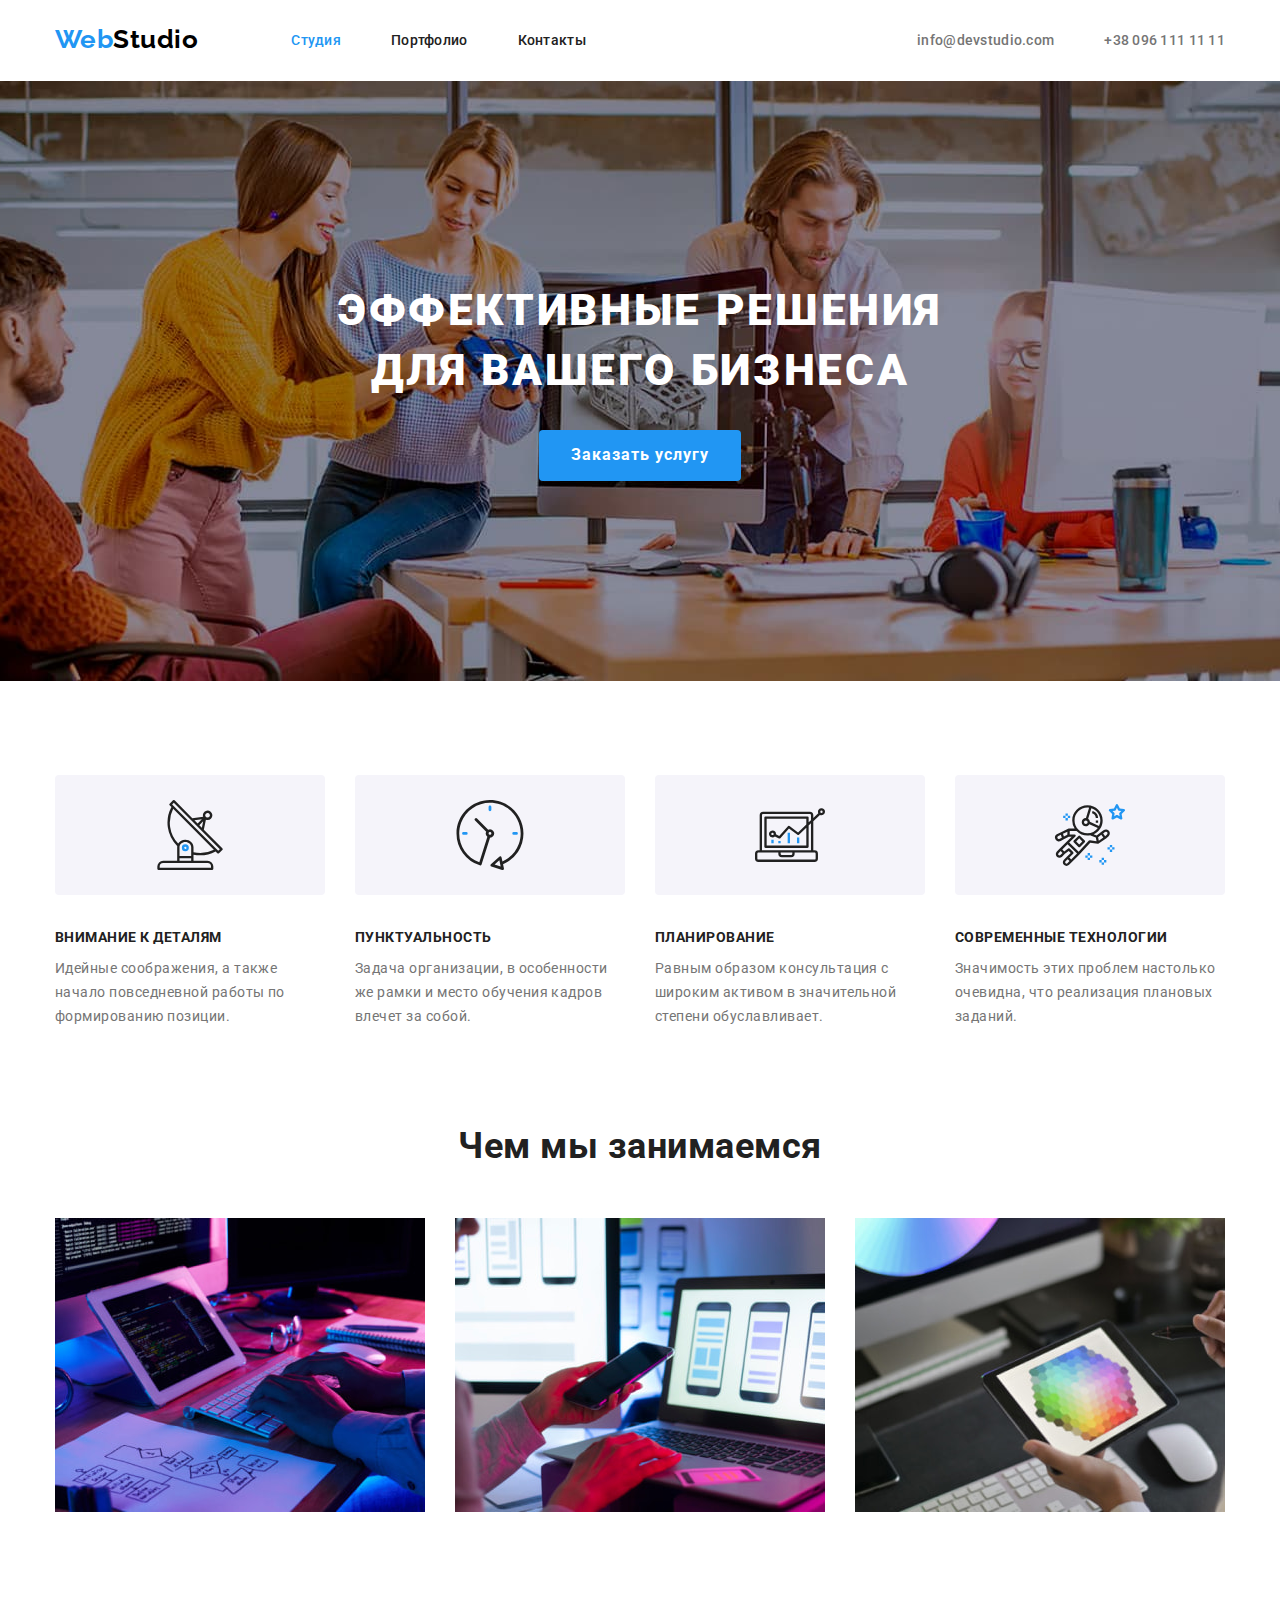
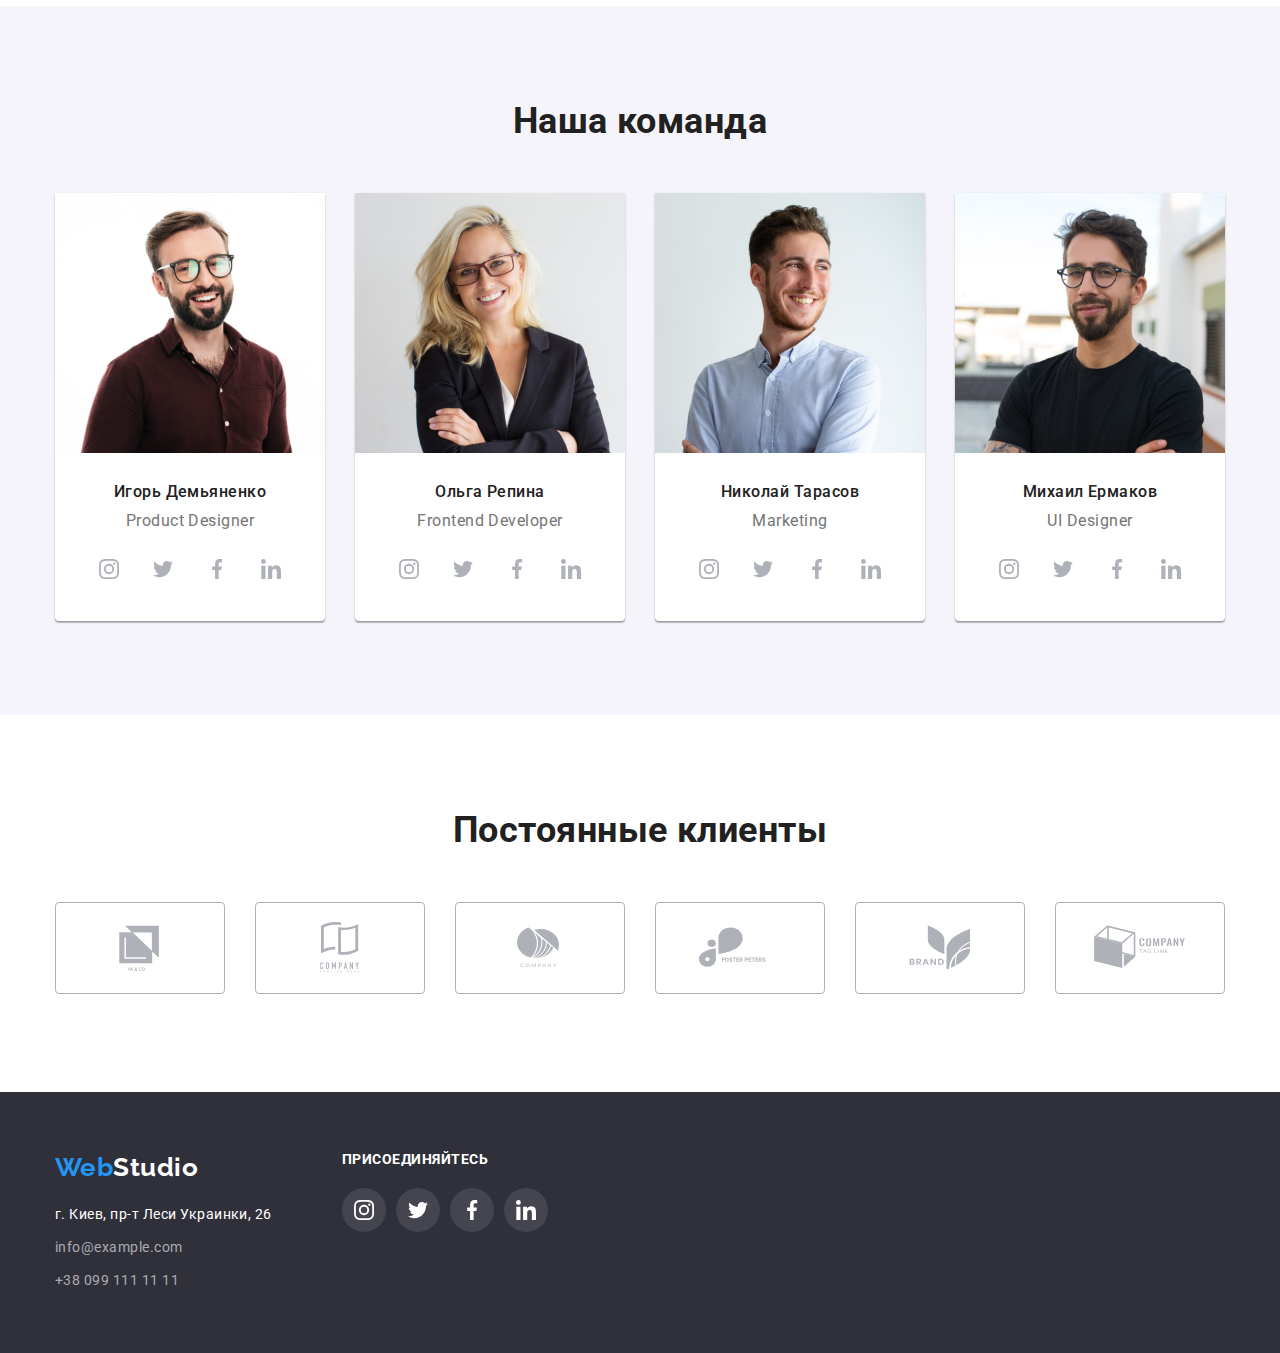
==== index.html @ 2755b038 "index page" ====
<!DOCTYPE html>
<html lang="ru">
  <head>
    <meta charset="UTF-8" />
    <meta http-equiv="X-UA-Compatible" content="IE=edge" />
    <meta name="viewport" content="width=device-width, initial-scale=1.0" />
    <title>WebStudio</title>
    <link rel="preconnect" href="https://fonts.googleapis.com" />
    <link rel="preconnect" href="https://fonts.gstatic.com" crossorigin />
    <link
      href="https://fonts.googleapis.com/css2?family=Raleway:wght@700&family=Roboto:wght@400;500;700;900&display=swap"
      rel="stylesheet"
    />
    <link
      rel="stylesheet"
      href="https://cdn.jsdelivr.net/npm/modern-normalize@1.1.0/modern-normalize.min.css"
    />
    <link rel="stylesheet" href="./css/styles.css" />
  </head>
  <body>
    <header class="header">
      <div class="container container-header">
        <nav class="nav">
          <a lang="en" href="./index.html" class="logo"
            >Web<span class="logo-studio">Studio</span></a
          >
          <ul class="site-nav list">
            <li class="site-nav-item">
              <a href="./index.html" class="link current">Студия</a>
            </li>
            <li class="site-nav-item">
              <a href="./portfolio.html" class="link">Портфолио</a>
            </li>
            <li class="site-nav-item"><a href="" class="link">Контакты</a></li>
          </ul>
        </nav>
        <ul class="contacts-list list">
          <li class="contacts-item">
            <a href="mailto:info@devstudio.com" class="contacts-link"
              >info@devstudio.com</a
            >
          </li>
          <li class="contacts-item">
            <a href="tel:380961111111" class="contacts-link"
              >+38 096 111 11 11</a
            >
          </li>
        </ul>
      </div>
    </header>
    <main>
      <!-- Hero -->
      <section class="hero">
        <div class="container">
          <h1 class="hero-title">Эффективные решения для вашего бизнеса</h1>
          <button type="button" class="button hero-button">
            Заказать услугу
          </button>
        </div>
      </section>
      <!-- features -->
      <section class="features">
        <div class="container">
          <h2 class="visually-hidden">Особенности</h2>
          <ul class="future-list list">
            <li class="future-list-item">
              <svg class="future-list-icon">
                <use href="./images/symbol-defs.svg#antenna"></use>
              </svg>
              <h3 class="title">Внимание к деталям</h3>
              <p class="future-list-text">
                Идейные соображения, а также начало повседневной работы по
                формированию позиции.
              </p>
            </li>
            <li class="future-list-item">
              <svg class="future-list-icon">
                <use href="./images/symbol-defs.svg#clock"></use>
              </svg>
              <h3 class="title">Пунктуальность</h3>
              <p class="future-list-text">
                Задача организации, в особенности же рамки и место обучения
                кадров влечет за собой.
              </p>
            </li>
            <li class="future-list-item">
              <svg class="future-list-icon">
                <use href="./images/symbol-defs.svg#diagram"></use>
              </svg>
              <h3 class="title">Планирование</h3>
              <p class="future-list-text">
                Равным образом консультация с широким активом в значительной
                степени обуславливает.
              </p>
            </li>
            <li class="future-list-item">
              <svg class="future-list-icon">
                <use href="./images/symbol-defs.svg#astronaut"></use>
              </svg>
              <h3 class="title">Современные технологии</h3>
              <p class="future-list-text">
                Значимость этих проблем настолько очевидна, что реализация
                плановых заданий.
              </p>
            </li>
          </ul>
        </div>
      </section>
      <!-- what we do -->
      <section class="we">
        <div class="container">
          <h2 class="we-title">Чем мы занимаемся</h2>
          <ul class="we-list list">
            <li class="we-list-item">
              <img
                class="no-gap"
                width="370"
                src="./images/box1.jpg"
                alt="рабочий стол руки на клавиатуре"
              />
            </li>
            <li class="we-list-item">
              <img
                class="no-gap"
                width="370"
                src="./images/box2.jpg"
                alt="ноутбук на столе и рука на нем"
              />
            </li>
            <li class="we-list-item">
              <img
                class="no-gap"
                width="370"
                src="./images/box3.jpg"
                alt="рука держит планшет"
              />
            </li>
          </ul>
        </div>
      </section>

      <!-- team -->
      <section class="team">
        <div class="container">
          <h2 class="team-title">Наша команда</h2>
          <ul class="team-list list">
            <li class="team-list-item">
              <img
                class="no-gap"
                width="270"
                src="./images/employee01.jpg"
                alt="мужчина"
              />
              <div class="team-member">
                <h3 class="team-list-title">Игорь Демьяненко</h3>
                <p lang="en" class="team-position">Product Designer</p>
              </div>
              <div class="social">
                <a href="https://www.instagram.com/" class="social-bg">
                  <svg class="social-icon" width="44" height="44">
                    <use href="./images/symbol-defs.svg#instagram"></use>
                  </svg>
                </a>
                <a href="https://twitter.com/" class="social-bg"
                  ><svg class="social-icon" width="44" height="44">
                    <use href="./images/symbol-defs.svg#twitter"></use></svg
                ></a>
                <a href="https://www.facebook.com/" class="social-bg"
                  ><svg class="social-icon" width="44" height="44">
                    <use href="./images/symbol-defs.svg#facebook"></use></svg
                ></a>
                <a href="https://www.linkedin.com/" class="social-bg"
                  ><svg class="social-icon" width="44" height="44">
                    <use href="./images/symbol-defs.svg#linkedin"></use></svg
                ></a>
              </div>
            </li>
            <li class="team-list-item">
              <img
                class="no-gap"
                width="270"
                src="./images/employee02.jpg"
                alt="женщина"
              />
              <div class="team-member">
                <h3 class="team-list-title">Ольга Репина</h3>
                <p lang="en" class="team-position">Frontend Developer</p>
              </div>
              <div class="social">
                <a href="https://www.instagram.com/" class="social-bg">
                  <svg class="social-icon" width="44" height="44">
                    <use href="./images/symbol-defs.svg#instagram"></use>
                  </svg>
                </a>
                <a href="https://twitter.com/" class="social-bg"
                  ><svg class="social-icon" width="44" height="44">
                    <use href="./images/symbol-defs.svg#twitter"></use></svg
                ></a>
                <a href="https://www.facebook.com/" class="social-bg"
                  ><svg class="social-icon" width="44" height="44">
                    <use href="./images/symbol-defs.svg#facebook"></use></svg
                ></a>
                <a href="https://www.linkedin.com/" class="social-bg"
                  ><svg class="social-icon" width="44" height="44">
                    <use href="./images/symbol-defs.svg#linkedin"></use></svg
                ></a>
              </div>
            </li>
            <li class="team-list-item">
              <img
                class="no-gap"
                width="270"
                src="./images/employee03.jpg"
                alt="мужчина"
              />
              <div class="team-member">
                <h3 class="team-list-title">Николай Тарасов</h3>
                <p lang="en" class="team-position">Marketing</p>
              </div>
              <div class="social">
                <a href="https://www.instagram.com/" class="social-bg">
                  <svg class="social-icon" width="44" height="44">
                    <use href="./images/symbol-defs.svg#instagram"></use>
                  </svg>
                </a>
                <a href="https://twitter.com/" class="social-bg"
                  ><svg class="social-icon" width="44" height="44">
                    <use href="./images/symbol-defs.svg#twitter"></use></svg
                ></a>
                <a href="https://www.facebook.com/" class="social-bg"
                  ><svg class="social-icon" width="44" height="44">
                    <use href="./images/symbol-defs.svg#facebook"></use></svg
                ></a>
                <a href="https://www.linkedin.com/" class="social-bg"
                  ><svg class="social-icon" width="44" height="44">
                    <use href="./images/symbol-defs.svg#linkedin"></use></svg
                ></a>
              </div>
            </li>
            <li class="team-list-item">
              <img
                class="no-gap"
                width="270"
                src="./images/employee04.jpg"
                alt="мужчина"
              />
              <div class="team-member">
                <h3 class="team-list-title">Михаил Ермаков</h3>
                <p lang="en" class="team-position">UI Designer</p>
              </div>
              <div class="social">
                <a href="https://www.instagram.com/" class="social-bg">
                  <svg class="social-icon" width="44" height="44">
                    <use href="./images/symbol-defs.svg#instagram"></use>
                  </svg>
                </a>
                <a href="https://twitter.com/" class="social-bg"
                  ><svg class="social-icon" width="44" height="44">
                    <use href="./images/symbol-defs.svg#twitter"></use></svg
                ></a>
                <a href="https://www.facebook.com/" class="social-bg"
                  ><svg class="social-icon" width="44" height="44">
                    <use href="./images/symbol-defs.svg#facebook"></use></svg
                ></a>
                <a href="https://www.linkedin.com/" class="social-bg"
                  ><svg class="social-icon" width="44" height="44">
                    <use href="./images/symbol-defs.svg#linkedin"></use></svg
                ></a>
              </div>
            </li>
          </ul>
        </div>
      </section>
      <!-- clients -->
      <section class="clients">
        <div class="container">
          <h2 class="clents-title">Постоянные клиенты</h2>

          <ul class="clients-list list">
            <li class="client-item">
              <svg class="client-icon" width="170" height="92">
                <use href="./images/symbol-defs.svg#logo1"></use>
              </svg>
            </li>
            <li class="client-item">
              <svg class="client-icon" width="170" height="92">
                <use href="./images/symbol-defs.svg#logo2"></use>
              </svg>
            </li>
            <li class="client-item">
              <svg class="client-icon" width="170" height="92">
                <use href="./images/symbol-defs.svg#logo3"></use>
              </svg>
            </li>
            <li class="client-item">
              <svg class="client-icon" width="170" height="92">
                <use href="./images/symbol-defs.svg#logo4"></use>
              </svg>
            </li>
            <li class="client-item">
              <svg class="client-icon" width="170" height="92">
                <use href="./images/symbol-defs.svg#logo5"></use>
              </svg>
            </li>
            <li class="client-item">
              <svg class="client-icon" width="170" height="92">
                <use href="./images/symbol-defs.svg#logo6"></use>
              </svg>
            </li>
          </ul>
        </div>
      </section>
    </main>
    <footer class="footer">
      <div class="container">
        <div class="footer-flex">
          <div class="logo-address">
            <a lang="en" href="./index.html" class="logo-futer logo"
              >Web<span class="logo-studio-footer">Studio</span></a
            >
            <address class="address">
              <ul class="list">
                <li class="address-list">
                  <p class="address address-city">
                    г. Киев, пр-т Леси Украинки, 26
                  </p>
                </li>
                <li class="address-list">
                  <a href="mailto:info@example.com" class="address address-mail"
                    >info@example.com</a
                  >
                </li>
                <li class="address-list">
                  <a href="tel:380991111111" class="address address-tel"
                    >+38 099 111 11 11</a
                  >
                </li>
              </ul>
            </address>
          </div>
          <div class="footer-social">
            <h2 class="footer-social-title">присоединяйтесь</h2>

            <ul class="footer-social-list list">
              <li class="footer-social-item">
                <a href="https://www.instagram.com/" class="social-bg">
                  <svg class="social-icon bottom" width="44" height="44">
                    <use href="./images/symbol-defs.svg#instagram"></use>
                  </svg>
                </a>
              </li>
              <li class="footer-social-item">
                <a href="https://twitter.com/" class="social-bg"
                  ><svg class="social-icon bottom" width="44" height="44">
                    <use href="./images/symbol-defs.svg#twitter"></use></svg
                ></a>
              </li>
              <li class="footer-social-item">
                <a href="https://www.facebook.com/" class="social-bg"
                  ><svg class="social-icon bottom" width="44" height="44">
                    <use href="./images/symbol-defs.svg#facebook"></use></svg
                ></a>
              </li>
              <li class="footer-social-item">
                <a href="https://www.linkedin.com/" class="social-bg"
                  ><svg class="social-icon bottom" width="44" height="44">
                    <use href="./images/symbol-defs.svg#linkedin"></use></svg
                ></a>
              </li>
            </ul>
          </div>
        </div>
      </div>
    </footer>
  </body>
</html>
---- css/styles.css ----
/* основной цвет текста #757575 */
/* вторичный цвет текста #212121 */
/* background: #FFFFFF */
/* вторичный цвет фона #F5F4FA */
/* акцент #2196F3 */

:root {
  --primary-text-color: #757575;
  --title-text-color: #212121;
  --accent-color: #2196f3;
  --background-color: #ffffff;
  --text-color: #ffffff;
}
body {
  background: var(--background-color);
  color: var(--primary-text-color);
  font-family: roboto, sans-serif;
  letter-spacing: 0.03em;
}

.visually-hidden {
  position: absolute;
  white-space: nowrap;
  width: 1px;
  height: 1px;
  overflow: hidden;
  border: 0;
  padding: 0;
  clip: rect(0 0 0 0);
  clip-path: inset(50%);
  margin: -1px;
}

.container {
  width: 1200px;
  padding-left: 15px;
  padding-right: 15px;
  margin-left: auto;
  margin-right: auto;
}

.list {
  list-style: none;
  margin: 0;
  padding: 0;
}

.no-gap {
  display: block;
}

.header-line {
  border-bottom: 1px solid #ececec;
}

.nav .logo {
  padding-top: 24px;
  padding-bottom: 24px;
}

.logo {
  margin-right: 93px;
  color: var(--accent-color);
  font-family: Raleway, sans-serif;
  font-weight: 700;
  font-size: 26px;
  line-height: 1.2;
  text-decoration: none;
}

.logo .logo-studio {
  color: #000000;
}

.logo-studio-footer {
  color: var(--text-color);
}

/* Site nav */

.nav {
  display: flex;
}

.site-nav {
  display: flex;
  align-items: center;
}

.site-nav-item:not(:last-child) {
  margin-right: 50px;
}

.site-nav .link {
  display: block;
  padding-top: 32px;
  padding-bottom: 32px;
  color: var(--title-text-color);
  font-weight: 500;
  font-size: 14px;
  line-height: 1.2;
  letter-spacing: 0.02em;
  text-decoration: none;
}

.site-nav .link:hover,
.site-nav .link:focus {
  color: var(--accent-color);
}

.site-nav .link.current {
  color: var(--accent-color);
}

.contacts-link {
  display: block;
  padding-top: 32px;
  padding-bottom: 32px;
  color: var(--primary-text-color);
  font-weight: 500;
  font-size: 14px;
  line-height: 1.2;
  letter-spacing: 0.02em;
  text-decoration: none;
}

.contacts-link:hover,
.contacts-link:focus {
  color: var(--accent-color);
}

.container-header {
  display: flex;
  align-items: center;
}

.contacts-list {
  display: flex;
  margin-left: auto;
}

.contacts-item:not(:last-child) {
  margin-right: 50px;
}

/* Section Hero */

.hero {
  margin: 0 auto;
  max-width: 1600px;
  padding-top: 200px;
  padding-bottom: 200px;
  text-align: center;
  background-image: url(../images/hero-background.jpg);
  background-color: #2f303a;
  background-size: cover;
  background-position: center;
  background-repeat: no-repeat;
}
.hero-title {
  width: 696px;
  margin: 0 auto 30px auto;
  color: var(--text-color);
  font-weight: 900;
  font-size: 44px;
  line-height: 1.36;

  letter-spacing: 0.06em;
  text-transform: uppercase;
}

/* Section Features */

.features {
  padding-top: 94px;
  padding-bottom: 94px;
}

.future-list {
  display: flex;
}

.future-list-item {
  width: 270px;
}

.future-list-item:not(:last-child) {
  margin-right: 30px;
}

.future-list .title {
  margin-top: 0;
  margin-bottom: 10px;
  color: var(--title-text-color);
  font-weight: 700;
  font-size: 14px;
  line-height: 1.2;
  text-transform: uppercase;
}

.future-list-text {
  margin: 0;
  padding-top: 1px;
  padding-bottom: 2px;
  font-size: 14px;
  line-height: 1.71;
}

.future-list-icon {
  width: 270px;
  height: 120px;
  padding-top: 25px;
  padding-bottom: 25px;
  background-color: #f5f4fa;
  border-radius: 4px;
  margin-bottom: 30px;
}

/* Section we */

.we {
  padding-bottom: 94px;
}

.we-title,
.team-title,
.clents-title {
  margin-top: 0;
  margin-bottom: 50px;
  color: var(--title-text-color);
  font-weight: 700;
  font-size: 36px;
  line-height: 1.2;
  text-align: center;
}
.we-list {
  display: flex;
}

.we-list-item:not(:last-child) {
  margin-right: 30px;
}

/* Section Team */

.team {
  padding-top: 94px;
  padding-bottom: 94px;
  background-color: #f5f4fa;
}

.team-list {
  display: flex;
}

.team-list-item {
  background-color: var(--background-color);
  box-shadow: 0px 1px 3px rgba(0, 0, 0, 0.12), 0px 1px 1px rgba(0, 0, 0, 0.14),
    0px 2px 1px rgba(0, 0, 0, 0.2);
  border-radius: 0px 0px 4px 4px;
}

.team-list-item:not(:last-child) {
  margin-right: 30px;
}

.team-member {
  padding-top: 30px;
  padding-bottom: 16px;
}

.team-list-title {
  color: var(--title-text-color);
  font-weight: 500;
  font-size: 16px;
  line-height: 1.18;
  text-align: center;
  margin-top: 0;
  margin-bottom: 10px;
}

.team-position {
  font-size: 16px;
  line-height: 1.18;
  text-align: center;
  margin: 0;
}

.social {
  display: flex;

  padding-left: 32px;
  padding-right: 32px;
  padding-bottom: 30px;
}

.social-bg {
  display: block;
  background-color: #ffffff;
  width: 44px;
  height: 44px;
  border-radius: 50%;
}

.social-bg:not(:last-child) {
  margin-right: 10px;
}

.social-bg:hover {
  background-color: var(--accent-color);
}

.social-icon {
  fill: #afb1b8;
  padding: 12px;
}

.social-icon:hover {
  fill: #ffffff;
}

/* Clients */

.clients {
  padding-top: 94px;
  padding-bottom: 94px;
}

.clients-list {
  display: flex;
  gap: 30px;
}

.clents-title {
  margin-top: 0;
  margin-bottom: 50px;
}

.client-icon {
  padding: 16px 32px;
  border: 1px solid #afb1b8;
  border-radius: 4px;
  fill: #afb1b8;
}

.client-icon:hover {
  /* fill: var(--accent-color); */
  border-color: var(--accent-color);
}

.client-icon:hover {
  fill: var(--accent-color);
}

/* Button */

.button {
  display: inline-block;
  border: 0px solid transparent;
  border-radius: 4px;
  padding: 6px 22px;
  color: var(--title-text-color);
  font-family: inherit;
  font-weight: 500;
  font-size: 16px;
  line-height: 1.62;
  text-align: center;
  cursor: pointer;
}

.button:hover,
.button:focus {
  color: var(--background-color);
  background-color: var(--accent-color);
}
.button.hero-button {
  display: inline-block;
  padding: 10px 32px;
  color: var(--text-color);
  background-color: var(--accent-color);
  font-weight: 700;
  font-size: 16px;
  line-height: 1.88;
  letter-spacing: 0.06em;
}

.button.hero-button:hover,
.button.hero-button:focus {
  background-color: #188ce8;
}

/* Portfolio Page*/

.portfolio {
  padding-top: 94px;
  padding-bottom: 94px;
}

.button-list {
  display: flex;
  justify-content: center;
  margin-bottom: 50px;
}

.button-list-item:not(:last-child) {
  margin-right: 8px;
}

.item-description {
  padding: 20px 24px;
  border-bottom: 1px solid #eeeeee;
  border-left: 1px solid #eeeeee;
  border-right: 1px solid #eeeeee;
}

.portfolio-list-title {
  color: var(--title-text-color);
  font-weight: 700;
  font-size: 18px;
  line-height: 2;
  letter-spacing: 0.06em;
  margin-top: 0;
  margin-bottom: 4px;
}

.portfolio-list-text {
  font-size: 16px;
  line-height: 1.88;
  margin: 0;
}

.portfolio-list {
  display: flex;
  flex-wrap: wrap;
}

.portfolio-list-item {
  width: 370px;
}

.portfolio-list-item {
  margin-right: 30px;
}

.portfolio-list-item:nth-child(3n) {
  margin-right: 0;
}

.portfolio-list-item:nth-child(-n + 6) {
  margin-bottom: 30px;
}

/* Footer */

.footer-flex {
  display: flex;
}

.footer-social-list {
  display: flex;
  gap: 10px;
}

.footer-social-title {
  margin-top: 0;
  margin-bottom: 20px;
  font-weight: 700;
  font-size: 14px;
  line-height: 1.14;

  text-transform: uppercase;

  color: #ffffff;
}

.footer {
  padding-top: 60px;
  padding-bottom: 60px;
  background-color: #2f303a;
}

.logo-futer.logo {
  display: block;
  margin-right: 0;
  margin-bottom: 20px;
}

.address {
  font-style: normal;
  font-size: 14px;
  line-height: 1.71;
  text-decoration: none;
}

.address .address-city {
  display: inline-block;
  margin: 0;
  color: var(--text-color);
}

.address .address-mail {
  display: inline-block;
  color: rgba(255, 255, 255, 0.6);
}

.address-mail:hover,
.address-mail:focus {
  color: var(--accent-color);
}

.address .address-tel {
  display: inline-block;
  color: rgba(255, 255, 255, 0.6);
}

.address-tel:hover,
.address-tel:focus {
  color: var(--accent-color);
}

.address-list:not(:last-child) {
  margin-bottom: 9px;
}

.logo-address {
  margin-right: 70px;
}
.footer-social-item .social-bg {
  background: rgba(255, 255, 255, 0.1);
}

.footer-social-item .social-bg:hover {
  background: var(--accent-color);
}

.social-icon.bottom {
  fill: var(--background-color);
}
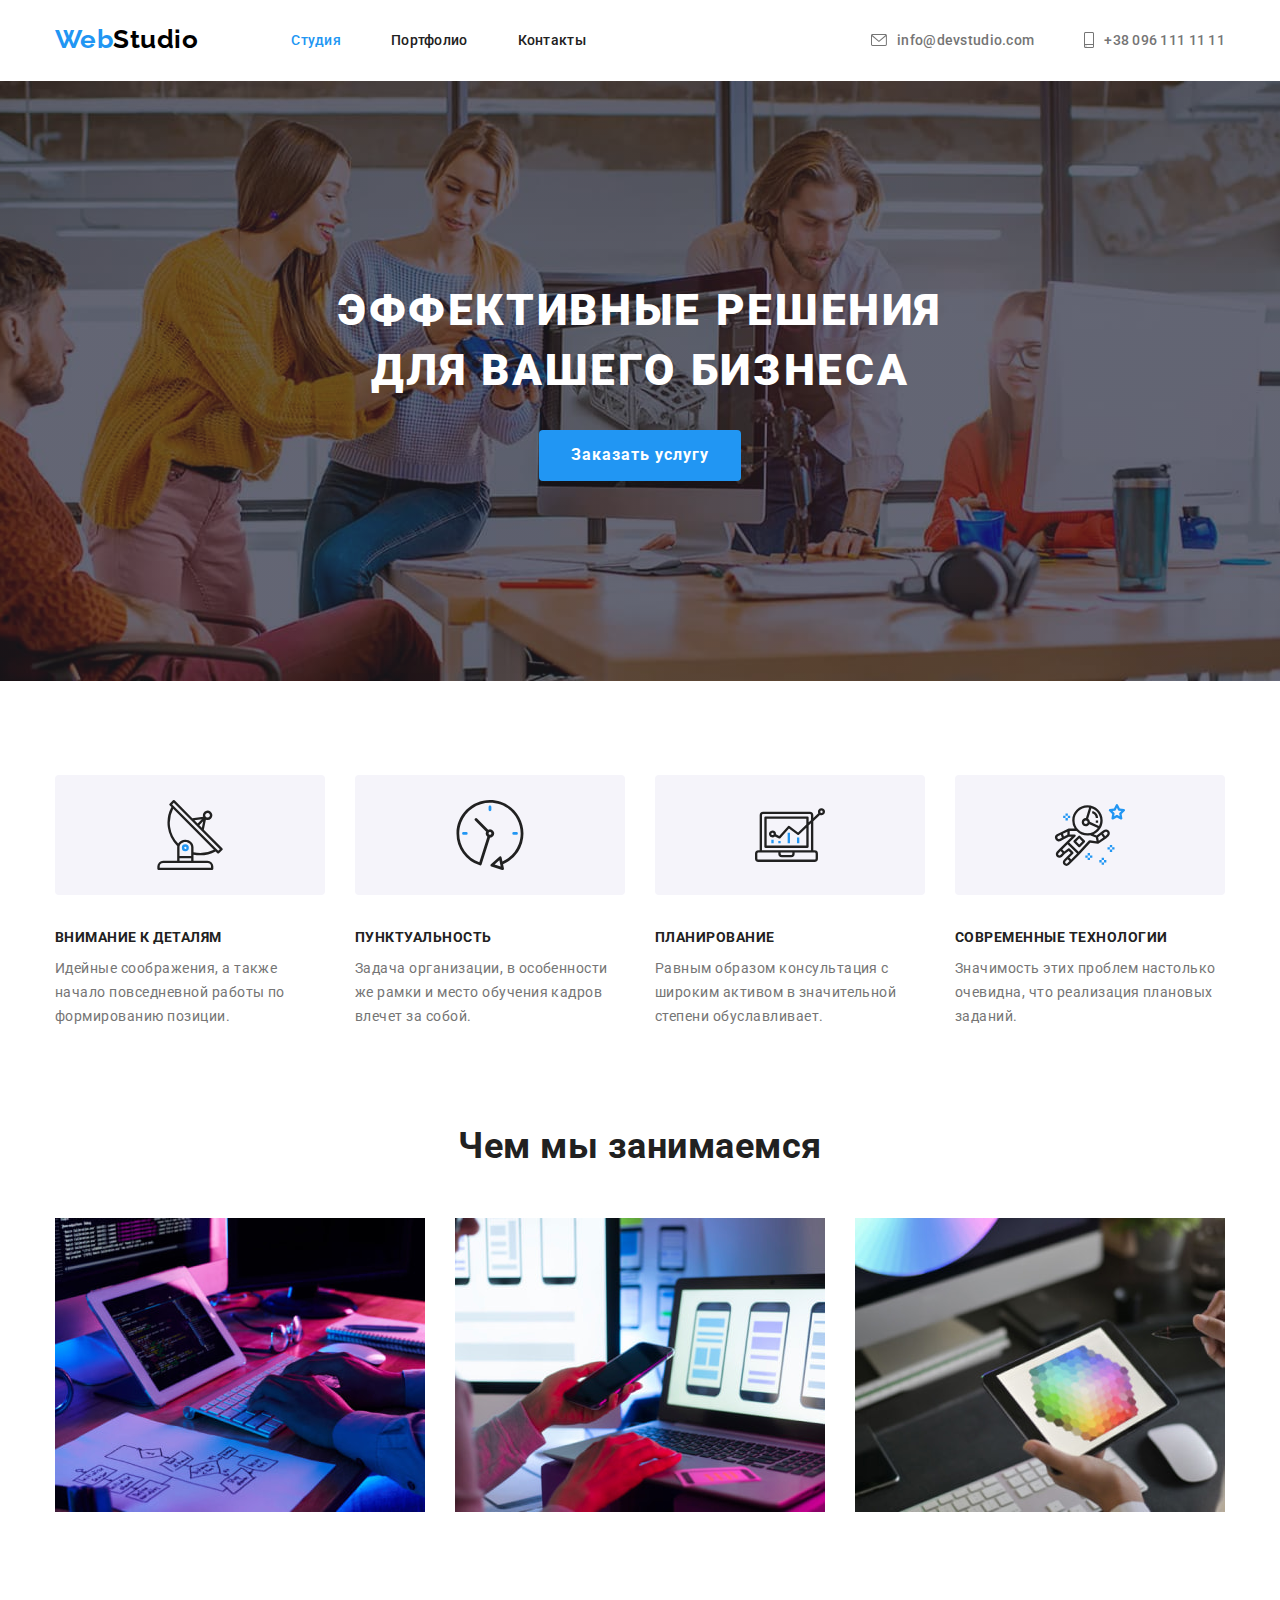
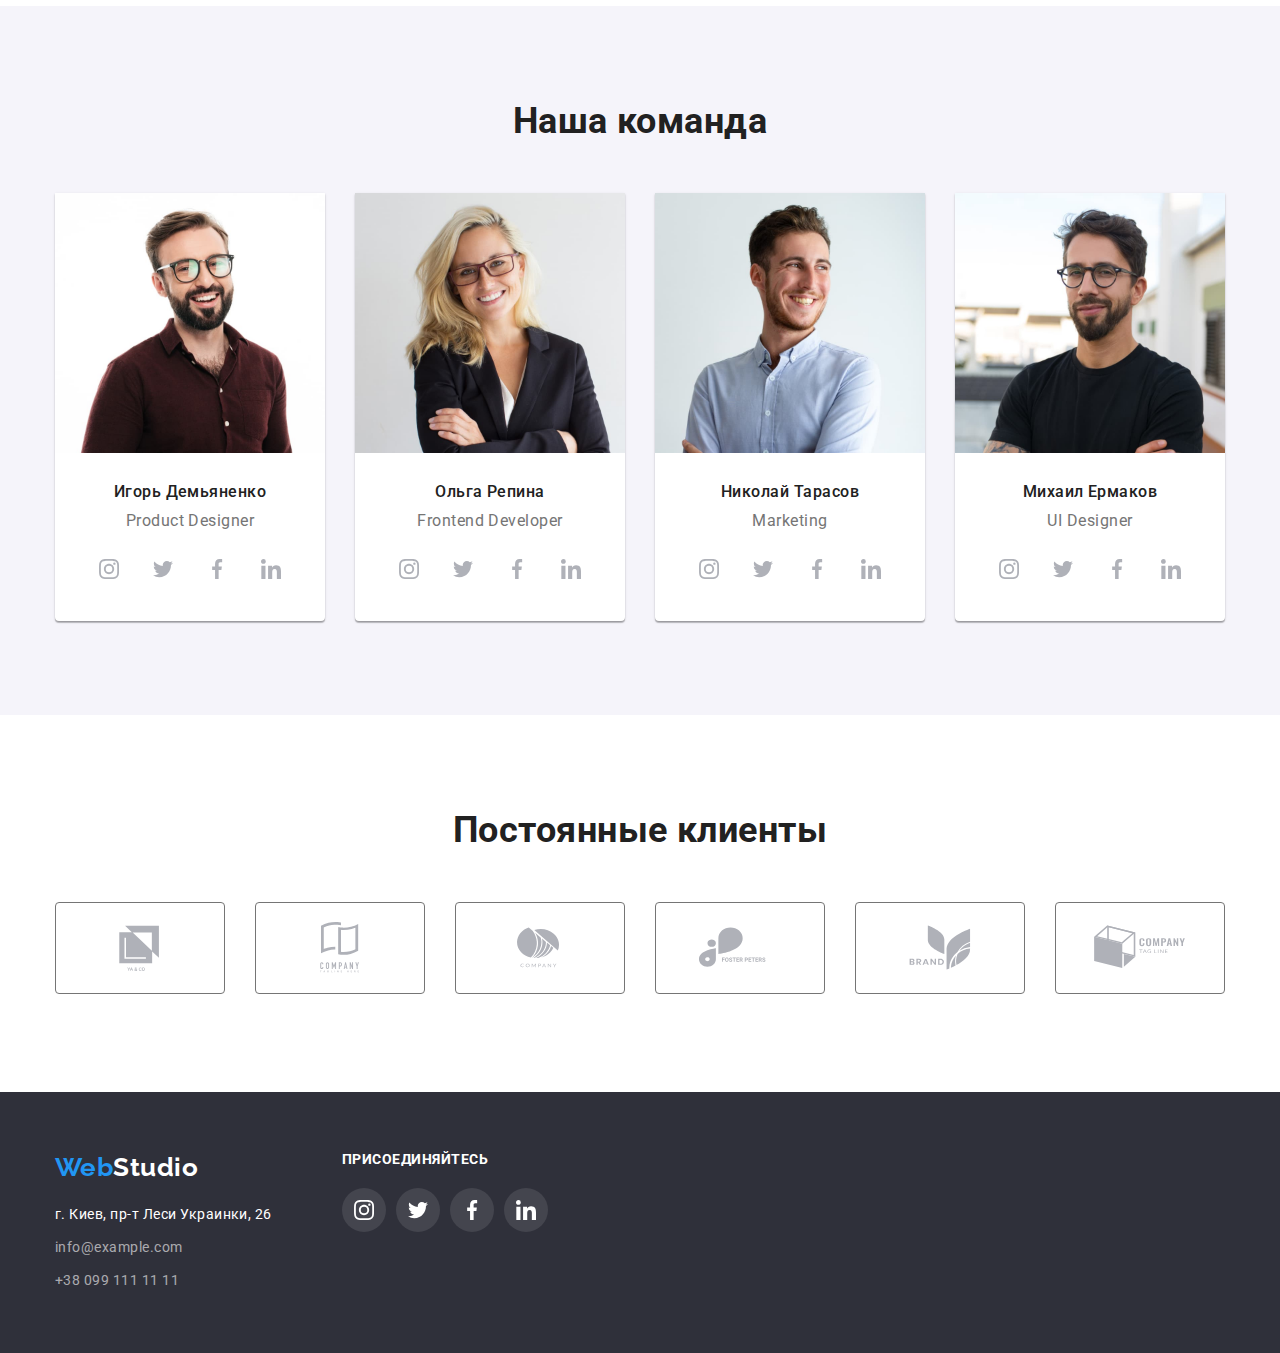
==== commit f1955869: "home work 4" ====
--- a/index.html
+++ b/index.html
@@ -37,11 +37,16 @@
         <ul class="contacts-list list">
           <li class="contacts-item">
             <a href="mailto:info@devstudio.com" class="contacts-link"
-              >info@devstudio.com</a
+              ><svg class="icon-mail" width="16" height="12">
+                <use href="./images/symbol-defs.svg#mail"></use>
+              </svg>
+              info@devstudio.com</a
             >
           </li>
           <li class="contacts-item">
             <a href="tel:380961111111" class="contacts-link"
+              ><svg class="icon-phone" width="10" height="16">
+                <use href="./images/symbol-defs.svg#phone"></use></svg
               >+38 096 111 11 11</a
             >
           </li>
@@ -155,25 +160,33 @@
                 <h3 class="team-list-title">Игорь Демьяненко</h3>
                 <p lang="en" class="team-position">Product Designer</p>
               </div>
-              <div class="social">
-                <a href="https://www.instagram.com/" class="social-bg">
-                  <svg class="social-icon" width="44" height="44">
-                    <use href="./images/symbol-defs.svg#instagram"></use>
-                  </svg>
-                </a>
-                <a href="https://twitter.com/" class="social-bg"
-                  ><svg class="social-icon" width="44" height="44">
-                    <use href="./images/symbol-defs.svg#twitter"></use></svg
-                ></a>
-                <a href="https://www.facebook.com/" class="social-bg"
-                  ><svg class="social-icon" width="44" height="44">
-                    <use href="./images/symbol-defs.svg#facebook"></use></svg
-                ></a>
-                <a href="https://www.linkedin.com/" class="social-bg"
-                  ><svg class="social-icon" width="44" height="44">
-                    <use href="./images/symbol-defs.svg#linkedin"></use></svg
-                ></a>
-              </div>
+              <ul class="social list">
+                <li>
+                  <a href="https://www.instagram.com/" class="social-bg">
+                    <svg class="social-icon" width="20" height="20">
+                      <use href="./images/symbol-defs.svg#instagram"></use>
+                    </svg>
+                  </a>
+                </li>
+                <li>
+                  <a href="https://twitter.com/" class="social-bg"
+                    ><svg class="social-icon" width="20" height="20">
+                      <use href="./images/symbol-defs.svg#twitter"></use></svg
+                  ></a>
+                </li>
+                <li>
+                  <a href="https://www.facebook.com/" class="social-bg"
+                    ><svg class="social-icon" width="20" height="20">
+                      <use href="./images/symbol-defs.svg#facebook"></use></svg
+                  ></a>
+                </li>
+                <li>
+                  <a href="https://www.linkedin.com/" class="social-bg"
+                    ><svg class="social-icon" width="20" height="20">
+                      <use href="./images/symbol-defs.svg#linkedin"></use></svg
+                  ></a>
+                </li>
+              </ul>
             </li>
             <li class="team-list-item">
               <img
@@ -186,25 +199,33 @@
                 <h3 class="team-list-title">Ольга Репина</h3>
                 <p lang="en" class="team-position">Frontend Developer</p>
               </div>
-              <div class="social">
-                <a href="https://www.instagram.com/" class="social-bg">
-                  <svg class="social-icon" width="44" height="44">
-                    <use href="./images/symbol-defs.svg#instagram"></use>
-                  </svg>
-                </a>
-                <a href="https://twitter.com/" class="social-bg"
-                  ><svg class="social-icon" width="44" height="44">
-                    <use href="./images/symbol-defs.svg#twitter"></use></svg
-                ></a>
-                <a href="https://www.facebook.com/" class="social-bg"
-                  ><svg class="social-icon" width="44" height="44">
-                    <use href="./images/symbol-defs.svg#facebook"></use></svg
-                ></a>
-                <a href="https://www.linkedin.com/" class="social-bg"
-                  ><svg class="social-icon" width="44" height="44">
-                    <use href="./images/symbol-defs.svg#linkedin"></use></svg
-                ></a>
-              </div>
+              <ul class="social list">
+                <li>
+                  <a href="https://www.instagram.com/" class="social-bg">
+                    <svg class="social-icon" width="20" height="20">
+                      <use href="./images/symbol-defs.svg#instagram"></use>
+                    </svg>
+                  </a>
+                </li>
+                <li>
+                  <a href="https://twitter.com/" class="social-bg"
+                    ><svg class="social-icon" width="20" height="20">
+                      <use href="./images/symbol-defs.svg#twitter"></use></svg
+                  ></a>
+                </li>
+                <li>
+                  <a href="https://www.facebook.com/" class="social-bg"
+                    ><svg class="social-icon" width="20" height="20">
+                      <use href="./images/symbol-defs.svg#facebook"></use></svg
+                  ></a>
+                </li>
+                <li>
+                  <a href="https://www.linkedin.com/" class="social-bg"
+                    ><svg class="social-icon" width="20" height="20">
+                      <use href="./images/symbol-defs.svg#linkedin"></use></svg
+                  ></a>
+                </li>
+              </ul>
             </li>
             <li class="team-list-item">
               <img
@@ -217,25 +238,33 @@
                 <h3 class="team-list-title">Николай Тарасов</h3>
                 <p lang="en" class="team-position">Marketing</p>
               </div>
-              <div class="social">
-                <a href="https://www.instagram.com/" class="social-bg">
-                  <svg class="social-icon" width="44" height="44">
-                    <use href="./images/symbol-defs.svg#instagram"></use>
-                  </svg>
-                </a>
-                <a href="https://twitter.com/" class="social-bg"
-                  ><svg class="social-icon" width="44" height="44">
-                    <use href="./images/symbol-defs.svg#twitter"></use></svg
-                ></a>
-                <a href="https://www.facebook.com/" class="social-bg"
-                  ><svg class="social-icon" width="44" height="44">
-                    <use href="./images/symbol-defs.svg#facebook"></use></svg
-                ></a>
-                <a href="https://www.linkedin.com/" class="social-bg"
-                  ><svg class="social-icon" width="44" height="44">
-                    <use href="./images/symbol-defs.svg#linkedin"></use></svg
-                ></a>
-              </div>
+              <ul class="social list">
+                <li>
+                  <a href="https://www.instagram.com/" class="social-bg">
+                    <svg class="social-icon" width="20" height="20">
+                      <use href="./images/symbol-defs.svg#instagram"></use>
+                    </svg>
+                  </a>
+                </li>
+                <li>
+                  <a href="https://twitter.com/" class="social-bg"
+                    ><svg class="social-icon" width="20" height="20">
+                      <use href="./images/symbol-defs.svg#twitter"></use></svg
+                  ></a>
+                </li>
+                <li>
+                  <a href="https://www.facebook.com/" class="social-bg"
+                    ><svg class="social-icon" width="20" height="20">
+                      <use href="./images/symbol-defs.svg#facebook"></use></svg
+                  ></a>
+                </li>
+                <li>
+                  <a href="https://www.linkedin.com/" class="social-bg"
+                    ><svg class="social-icon" width="20" height="20">
+                      <use href="./images/symbol-defs.svg#linkedin"></use></svg
+                  ></a>
+                </li>
+              </ul>
             </li>
             <li class="team-list-item">
               <img
@@ -248,25 +277,33 @@
                 <h3 class="team-list-title">Михаил Ермаков</h3>
                 <p lang="en" class="team-position">UI Designer</p>
               </div>
-              <div class="social">
-                <a href="https://www.instagram.com/" class="social-bg">
-                  <svg class="social-icon" width="44" height="44">
-                    <use href="./images/symbol-defs.svg#instagram"></use>
-                  </svg>
-                </a>
-                <a href="https://twitter.com/" class="social-bg"
-                  ><svg class="social-icon" width="44" height="44">
-                    <use href="./images/symbol-defs.svg#twitter"></use></svg
-                ></a>
-                <a href="https://www.facebook.com/" class="social-bg"
-                  ><svg class="social-icon" width="44" height="44">
-                    <use href="./images/symbol-defs.svg#facebook"></use></svg
-                ></a>
-                <a href="https://www.linkedin.com/" class="social-bg"
-                  ><svg class="social-icon" width="44" height="44">
-                    <use href="./images/symbol-defs.svg#linkedin"></use></svg
-                ></a>
-              </div>
+              <ul class="social list">
+                <li>
+                  <a href="https://www.instagram.com/" class="social-bg">
+                    <svg class="social-icon" width="20" height="20">
+                      <use href="./images/symbol-defs.svg#instagram"></use>
+                    </svg>
+                  </a>
+                </li>
+                <li>
+                  <a href="https://twitter.com/" class="social-bg"
+                    ><svg class="social-icon" width="20" height="20">
+                      <use href="./images/symbol-defs.svg#twitter"></use></svg
+                  ></a>
+                </li>
+                <li>
+                  <a href="https://www.facebook.com/" class="social-bg"
+                    ><svg class="social-icon" width="20" height="20">
+                      <use href="./images/symbol-defs.svg#facebook"></use></svg
+                  ></a>
+                </li>
+                <li>
+                  <a href="https://www.linkedin.com/" class="social-bg"
+                    ><svg class="social-icon" width="20" height="20">
+                      <use href="./images/symbol-defs.svg#linkedin"></use></svg
+                  ></a>
+                </li>
+              </ul>
             </li>
           </ul>
         </div>
@@ -344,26 +381,26 @@
             <ul class="footer-social-list list">
               <li class="footer-social-item">
                 <a href="https://www.instagram.com/" class="social-bg">
-                  <svg class="social-icon bottom" width="44" height="44">
+                  <svg class="social-icon bottom" width="20" height="20">
                     <use href="./images/symbol-defs.svg#instagram"></use>
                   </svg>
                 </a>
               </li>
               <li class="footer-social-item">
                 <a href="https://twitter.com/" class="social-bg"
-                  ><svg class="social-icon bottom" width="44" height="44">
+                  ><svg class="social-icon bottom" width="20" height="20">
                     <use href="./images/symbol-defs.svg#twitter"></use></svg
                 ></a>
               </li>
               <li class="footer-social-item">
                 <a href="https://www.facebook.com/" class="social-bg"
-                  ><svg class="social-icon bottom" width="44" height="44">
+                  ><svg class="social-icon bottom" width="20" height="20">
                     <use href="./images/symbol-defs.svg#facebook"></use></svg
                 ></a>
               </li>
               <li class="footer-social-item">
                 <a href="https://www.linkedin.com/" class="social-bg"
-                  ><svg class="social-icon bottom" width="44" height="44">
+                  ><svg class="social-icon bottom" width="20" height="20">
                     <use href="./images/symbol-defs.svg#linkedin"></use></svg
                 ></a>
               </li>
--- a/css/styles.css
+++ b/css/styles.css
@@ -113,7 +113,8 @@
 }
 
 .contacts-link {
-  display: block;
+  display: flex;
+  align-items: center;
   padding-top: 32px;
   padding-bottom: 32px;
   color: var(--primary-text-color);
@@ -129,6 +130,16 @@
   color: var(--accent-color);
 }
 
+.icon-mail {
+  margin-right: 10px;
+  fill: currentColor;
+}
+
+.icon-phone {
+  margin-right: 10px;
+  fill: currentColor;
+}
+
 .container-header {
   display: flex;
   align-items: center;
@@ -151,7 +162,11 @@
   padding-top: 200px;
   padding-bottom: 200px;
   text-align: center;
-  background-image: url(../images/hero-background.jpg);
+  background-image: linear-gradient(
+      rgba(47, 48, 58, 0.4),
+      rgba(47, 48, 58, 0.4)
+    ),
+    url(../images/hero-background.jpg);
   background-color: #2f303a;
   background-size: cover;
   background-position: center;
@@ -288,35 +303,31 @@
 
 .social {
   display: flex;
-
   padding-left: 32px;
   padding-right: 32px;
   padding-bottom: 30px;
+  gap: 10px;
 }
 
 .social-bg {
-  display: block;
+  display: flex;
+  justify-content: center;
+  align-items: center;
   background-color: #ffffff;
   width: 44px;
   height: 44px;
   border-radius: 50%;
-}
-
-.social-bg:not(:last-child) {
-  margin-right: 10px;
-}
-
-.social-bg:hover {
+  color: #afb1b8;
+}
+
+.social-icon {
+  fill: currentColor;
+}
+
+.social-bg:hover,
+.social-bg:focus {
   background-color: var(--accent-color);
-}
-
-.social-icon {
-  fill: #afb1b8;
-  padding: 12px;
-}
-
-.social-icon:hover {
-  fill: #ffffff;
+  color: var(--text-color);
 }
 
 /* Clients */
@@ -331,6 +342,11 @@
   gap: 30px;
 }
 
+/* .client-item {
+  border: 1px solid #afb1b8;
+  border-radius: 4px;
+} */
+
 .clents-title {
   margin-top: 0;
   margin-bottom: 50px;
@@ -338,18 +354,14 @@
 
 .client-icon {
   padding: 16px 32px;
-  border: 1px solid #afb1b8;
+  fill: #afb1b8;
+  border: 1px solid;
   border-radius: 4px;
-  fill: #afb1b8;
-}
-
-.client-icon:hover {
-  /* fill: var(--accent-color); */
-  border-color: var(--accent-color);
 }
 
 .client-icon:hover {
   fill: var(--accent-color);
+  border-color: var(--accent-color);
 }
 
 /* Button */
@@ -372,6 +384,8 @@
 .button:focus {
   color: var(--background-color);
   background-color: var(--accent-color);
+  box-shadow: 0px 3px 1px rgba(0, 0, 0, 0.1), 0px 1px 2px rgba(0, 0, 0, 0.08),
+    0px 2px 2px rgba(0, 0, 0, 0.12);
 }
 .button.hero-button {
   display: inline-block;
@@ -436,10 +450,15 @@
 
 .portfolio-list-item {
   width: 370px;
-}
-
-.portfolio-list-item {
   margin-right: 30px;
+}
+
+.portfolio-list-item:hover,
+.portfolio-list-item:focus {
+  box-shadow: 0px 3px 1px rgba(0, 0, 0, 0.1), 0px 1px 2px rgba(0, 0, 0, 0.08),
+    0px 2px 2px rgba(0, 0, 0, 0.12);
+  border-radius: 4px;
+  cursor: pointer;
 }
 
 .portfolio-list-item:nth-child(3n) {
@@ -529,7 +548,8 @@
   background: rgba(255, 255, 255, 0.1);
 }
 
-.footer-social-item .social-bg:hover {
+.footer-social-item .social-bg:hover,
+.footer-social-item .social-bg:focus {
   background: var(--accent-color);
 }
 
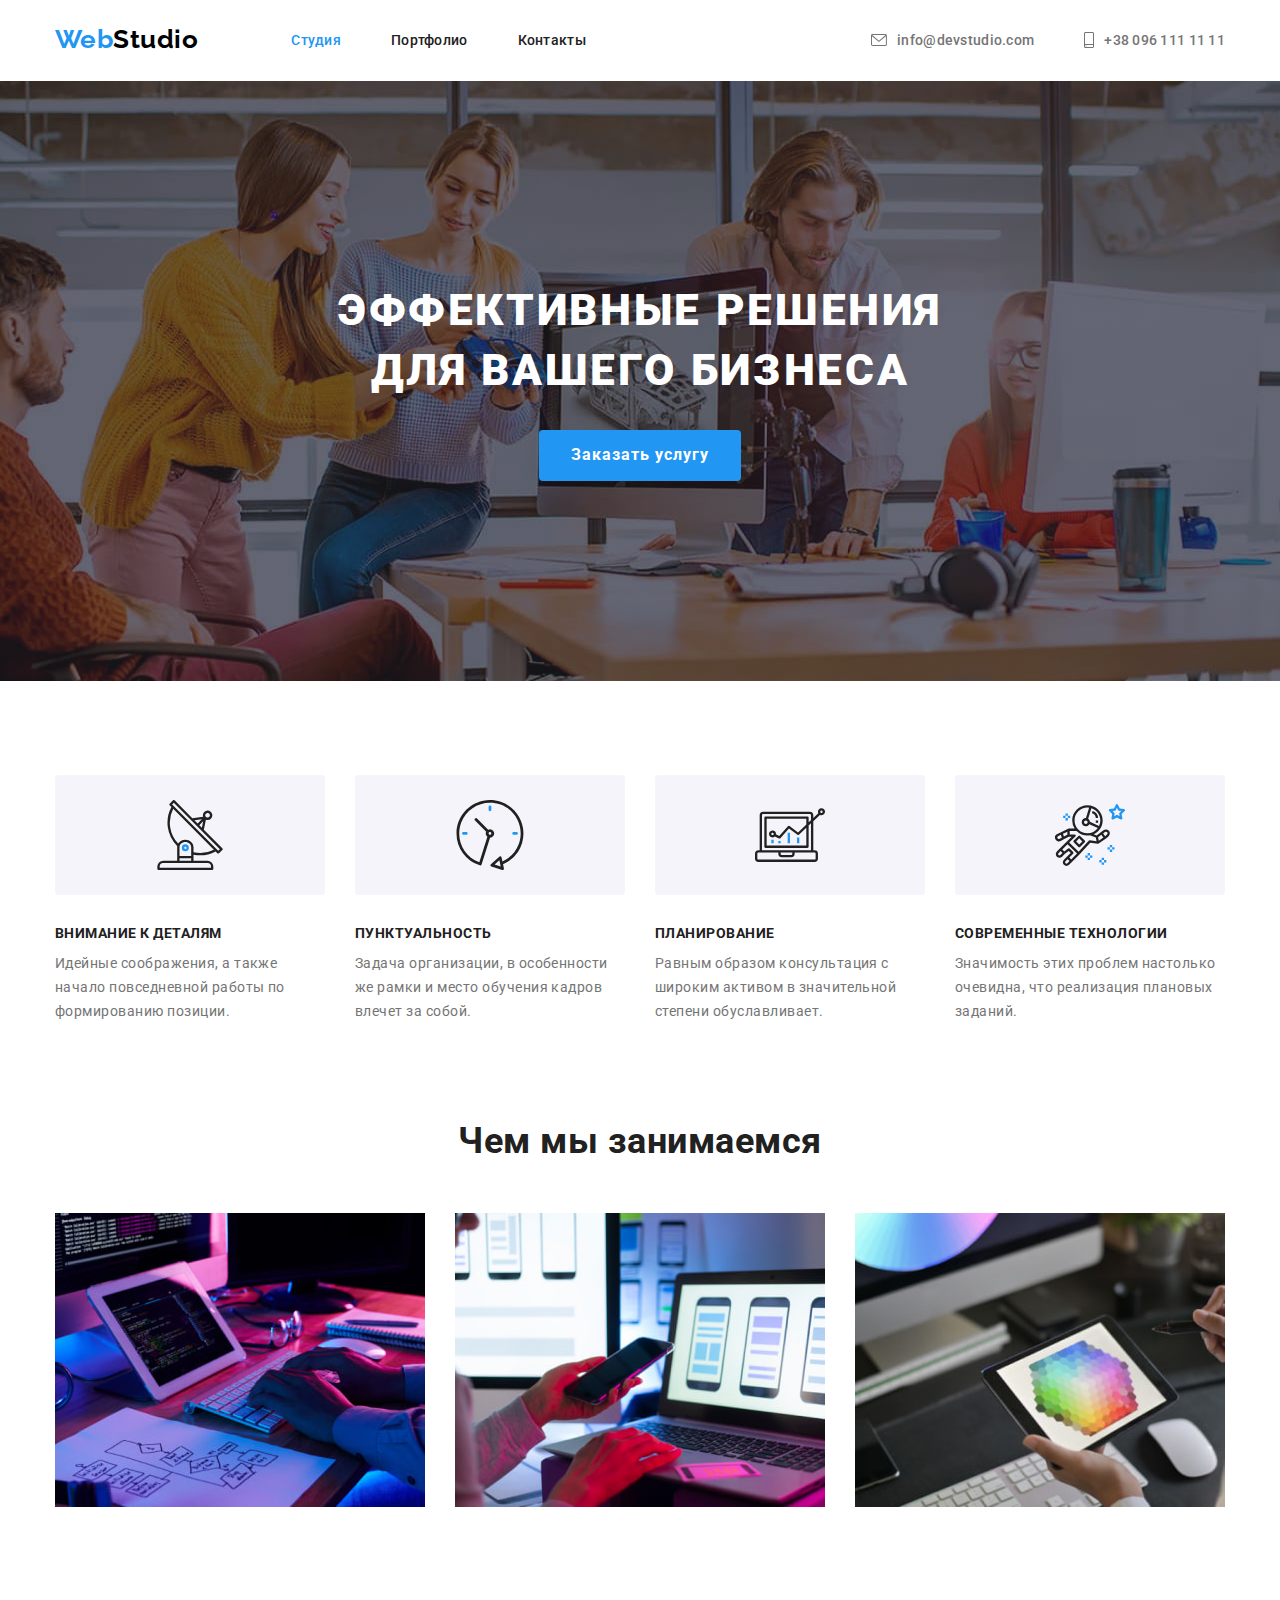
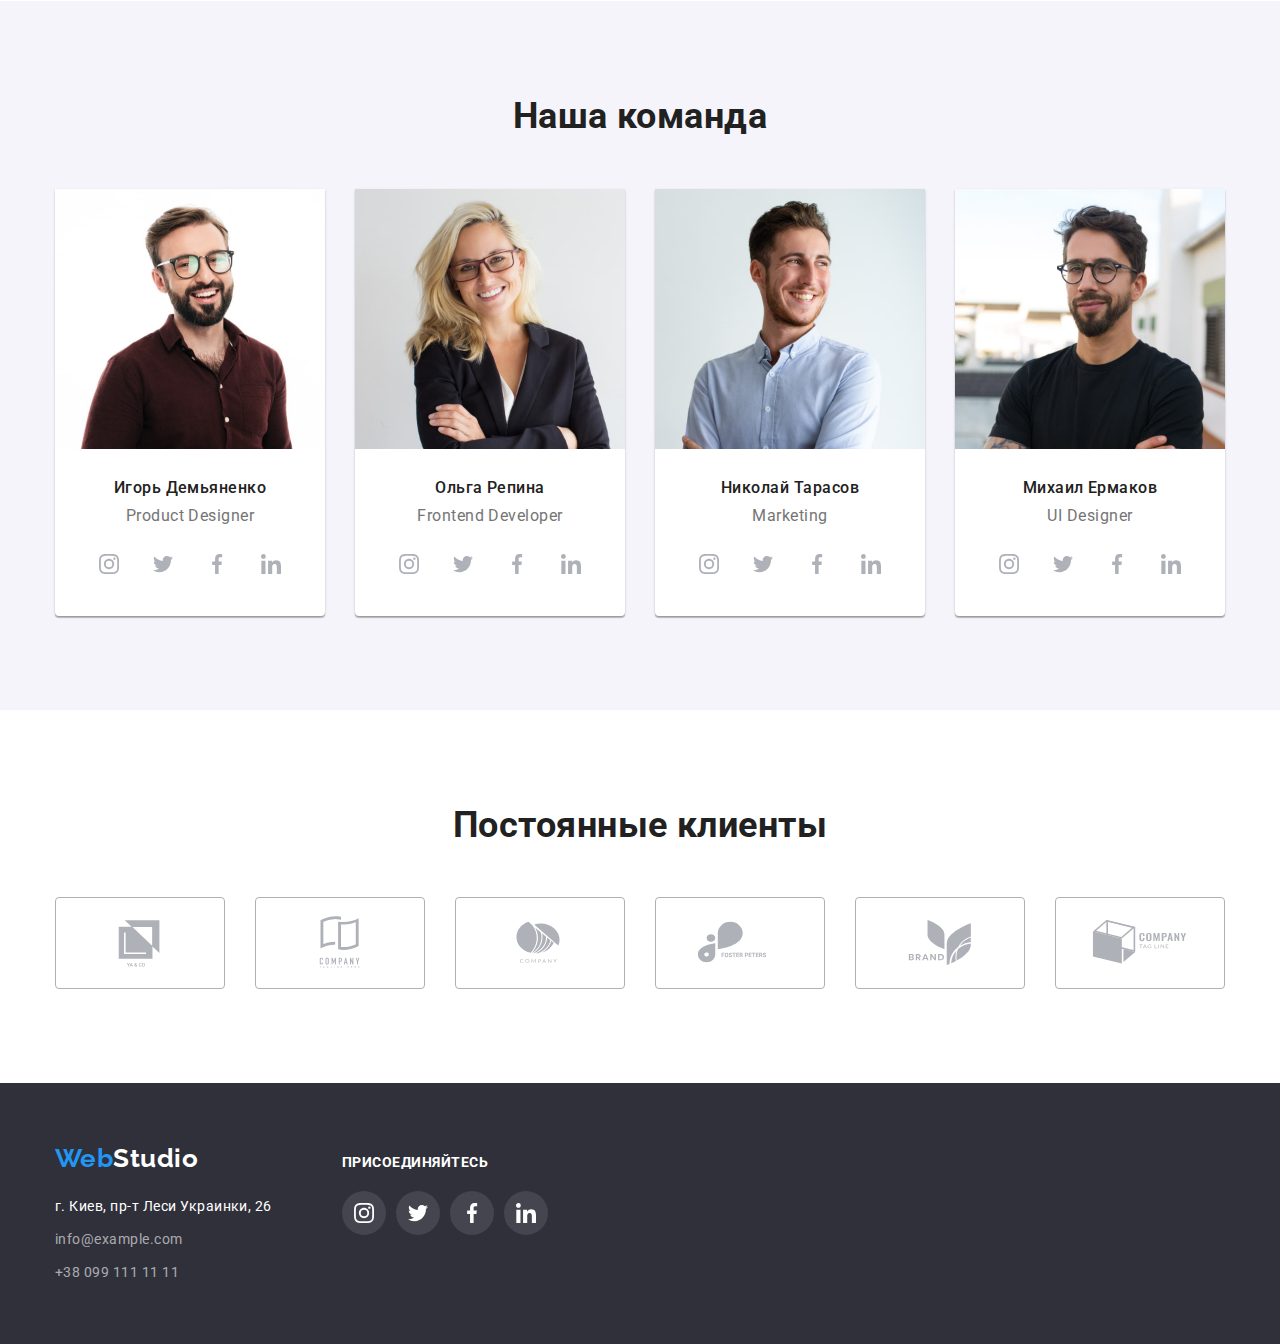
==== commit a3b37d19: "home work 4" ====
--- a/index.html
+++ b/index.html
@@ -69,9 +69,12 @@
           <h2 class="visually-hidden">Особенности</h2>
           <ul class="future-list list">
             <li class="future-list-item">
-              <svg class="future-list-icon">
-                <use href="./images/symbol-defs.svg#antenna"></use>
-              </svg>
+              <div class="icon-bg">
+                <svg class="future-list-icon" width="70" height="70">
+                  <use href="./images/symbol-defs.svg#antenna"></use>
+                </svg>
+              </div>
+
               <h3 class="title">Внимание к деталям</h3>
               <p class="future-list-text">
                 Идейные соображения, а также начало повседневной работы по
@@ -79,9 +82,12 @@
               </p>
             </li>
             <li class="future-list-item">
-              <svg class="future-list-icon">
-                <use href="./images/symbol-defs.svg#clock"></use>
-              </svg>
+              <div class="icon-bg">
+                <svg class="future-list-icon" width="70" height="70">
+                  <use href="./images/symbol-defs.svg#clock"></use>
+                </svg>
+              </div>
+
               <h3 class="title">Пунктуальность</h3>
               <p class="future-list-text">
                 Задача организации, в особенности же рамки и место обучения
@@ -89,9 +95,12 @@
               </p>
             </li>
             <li class="future-list-item">
-              <svg class="future-list-icon">
-                <use href="./images/symbol-defs.svg#diagram"></use>
-              </svg>
+              <div class="icon-bg">
+                <svg class="future-list-icon" width="70" height="70">
+                  <use href="./images/symbol-defs.svg#diagram"></use>
+                </svg>
+              </div>
+
               <h3 class="title">Планирование</h3>
               <p class="future-list-text">
                 Равным образом консультация с широким активом в значительной
@@ -99,9 +108,12 @@
               </p>
             </li>
             <li class="future-list-item">
-              <svg class="future-list-icon">
-                <use href="./images/symbol-defs.svg#astronaut"></use>
-              </svg>
+              <div class="icon-bg">
+                <svg class="future-list-icon" width="70" height="70">
+                  <use href="./images/symbol-defs.svg#astronaut"></use>
+                </svg>
+              </div>
+
               <h3 class="title">Современные технологии</h3>
               <p class="future-list-text">
                 Значимость этих проблем настолько очевидна, что реализация
@@ -159,34 +171,38 @@
               <div class="team-member">
                 <h3 class="team-list-title">Игорь Демьяненко</h3>
                 <p lang="en" class="team-position">Product Designer</p>
-              </div>
-              <ul class="social list">
-                <li>
-                  <a href="https://www.instagram.com/" class="social-bg">
-                    <svg class="social-icon" width="20" height="20">
-                      <use href="./images/symbol-defs.svg#instagram"></use>
-                    </svg>
-                  </a>
-                </li>
-                <li>
-                  <a href="https://twitter.com/" class="social-bg"
-                    ><svg class="social-icon" width="20" height="20">
-                      <use href="./images/symbol-defs.svg#twitter"></use></svg
-                  ></a>
-                </li>
-                <li>
-                  <a href="https://www.facebook.com/" class="social-bg"
-                    ><svg class="social-icon" width="20" height="20">
-                      <use href="./images/symbol-defs.svg#facebook"></use></svg
-                  ></a>
-                </li>
-                <li>
-                  <a href="https://www.linkedin.com/" class="social-bg"
-                    ><svg class="social-icon" width="20" height="20">
-                      <use href="./images/symbol-defs.svg#linkedin"></use></svg
-                  ></a>
-                </li>
-              </ul>
+                <ul class="social list">
+                  <li>
+                    <a href="https://www.instagram.com/" class="social-bg">
+                      <svg class="social-icon" width="20" height="20">
+                        <use href="./images/symbol-defs.svg#instagram"></use>
+                      </svg>
+                    </a>
+                  </li>
+                  <li>
+                    <a href="https://twitter.com/" class="social-bg"
+                      ><svg class="social-icon" width="20" height="20">
+                        <use href="./images/symbol-defs.svg#twitter"></use></svg
+                    ></a>
+                  </li>
+                  <li>
+                    <a href="https://www.facebook.com/" class="social-bg"
+                      ><svg class="social-icon" width="20" height="20">
+                        <use
+                          href="./images/symbol-defs.svg#facebook"
+                        ></use></svg
+                    ></a>
+                  </li>
+                  <li>
+                    <a href="https://www.linkedin.com/" class="social-bg"
+                      ><svg class="social-icon" width="20" height="20">
+                        <use
+                          href="./images/symbol-defs.svg#linkedin"
+                        ></use></svg
+                    ></a>
+                  </li>
+                </ul>
+              </div>
             </li>
             <li class="team-list-item">
               <img
@@ -198,34 +214,38 @@
               <div class="team-member">
                 <h3 class="team-list-title">Ольга Репина</h3>
                 <p lang="en" class="team-position">Frontend Developer</p>
-              </div>
-              <ul class="social list">
-                <li>
-                  <a href="https://www.instagram.com/" class="social-bg">
-                    <svg class="social-icon" width="20" height="20">
-                      <use href="./images/symbol-defs.svg#instagram"></use>
-                    </svg>
-                  </a>
-                </li>
-                <li>
-                  <a href="https://twitter.com/" class="social-bg"
-                    ><svg class="social-icon" width="20" height="20">
-                      <use href="./images/symbol-defs.svg#twitter"></use></svg
-                  ></a>
-                </li>
-                <li>
-                  <a href="https://www.facebook.com/" class="social-bg"
-                    ><svg class="social-icon" width="20" height="20">
-                      <use href="./images/symbol-defs.svg#facebook"></use></svg
-                  ></a>
-                </li>
-                <li>
-                  <a href="https://www.linkedin.com/" class="social-bg"
-                    ><svg class="social-icon" width="20" height="20">
-                      <use href="./images/symbol-defs.svg#linkedin"></use></svg
-                  ></a>
-                </li>
-              </ul>
+                <ul class="social list">
+                  <li>
+                    <a href="https://www.instagram.com/" class="social-bg">
+                      <svg class="social-icon" width="20" height="20">
+                        <use href="./images/symbol-defs.svg#instagram"></use>
+                      </svg>
+                    </a>
+                  </li>
+                  <li>
+                    <a href="https://twitter.com/" class="social-bg"
+                      ><svg class="social-icon" width="20" height="20">
+                        <use href="./images/symbol-defs.svg#twitter"></use></svg
+                    ></a>
+                  </li>
+                  <li>
+                    <a href="https://www.facebook.com/" class="social-bg"
+                      ><svg class="social-icon" width="20" height="20">
+                        <use
+                          href="./images/symbol-defs.svg#facebook"
+                        ></use></svg
+                    ></a>
+                  </li>
+                  <li>
+                    <a href="https://www.linkedin.com/" class="social-bg"
+                      ><svg class="social-icon" width="20" height="20">
+                        <use
+                          href="./images/symbol-defs.svg#linkedin"
+                        ></use></svg
+                    ></a>
+                  </li>
+                </ul>
+              </div>
             </li>
             <li class="team-list-item">
               <img
@@ -237,34 +257,38 @@
               <div class="team-member">
                 <h3 class="team-list-title">Николай Тарасов</h3>
                 <p lang="en" class="team-position">Marketing</p>
-              </div>
-              <ul class="social list">
-                <li>
-                  <a href="https://www.instagram.com/" class="social-bg">
-                    <svg class="social-icon" width="20" height="20">
-                      <use href="./images/symbol-defs.svg#instagram"></use>
-                    </svg>
-                  </a>
-                </li>
-                <li>
-                  <a href="https://twitter.com/" class="social-bg"
-                    ><svg class="social-icon" width="20" height="20">
-                      <use href="./images/symbol-defs.svg#twitter"></use></svg
-                  ></a>
-                </li>
-                <li>
-                  <a href="https://www.facebook.com/" class="social-bg"
-                    ><svg class="social-icon" width="20" height="20">
-                      <use href="./images/symbol-defs.svg#facebook"></use></svg
-                  ></a>
-                </li>
-                <li>
-                  <a href="https://www.linkedin.com/" class="social-bg"
-                    ><svg class="social-icon" width="20" height="20">
-                      <use href="./images/symbol-defs.svg#linkedin"></use></svg
-                  ></a>
-                </li>
-              </ul>
+                <ul class="social list">
+                  <li>
+                    <a href="https://www.instagram.com/" class="social-bg">
+                      <svg class="social-icon" width="20" height="20">
+                        <use href="./images/symbol-defs.svg#instagram"></use>
+                      </svg>
+                    </a>
+                  </li>
+                  <li>
+                    <a href="https://twitter.com/" class="social-bg"
+                      ><svg class="social-icon" width="20" height="20">
+                        <use href="./images/symbol-defs.svg#twitter"></use></svg
+                    ></a>
+                  </li>
+                  <li>
+                    <a href="https://www.facebook.com/" class="social-bg"
+                      ><svg class="social-icon" width="20" height="20">
+                        <use
+                          href="./images/symbol-defs.svg#facebook"
+                        ></use></svg
+                    ></a>
+                  </li>
+                  <li>
+                    <a href="https://www.linkedin.com/" class="social-bg"
+                      ><svg class="social-icon" width="20" height="20">
+                        <use
+                          href="./images/symbol-defs.svg#linkedin"
+                        ></use></svg
+                    ></a>
+                  </li>
+                </ul>
+              </div>
             </li>
             <li class="team-list-item">
               <img
@@ -276,34 +300,38 @@
               <div class="team-member">
                 <h3 class="team-list-title">Михаил Ермаков</h3>
                 <p lang="en" class="team-position">UI Designer</p>
-              </div>
-              <ul class="social list">
-                <li>
-                  <a href="https://www.instagram.com/" class="social-bg">
-                    <svg class="social-icon" width="20" height="20">
-                      <use href="./images/symbol-defs.svg#instagram"></use>
-                    </svg>
-                  </a>
-                </li>
-                <li>
-                  <a href="https://twitter.com/" class="social-bg"
-                    ><svg class="social-icon" width="20" height="20">
-                      <use href="./images/symbol-defs.svg#twitter"></use></svg
-                  ></a>
-                </li>
-                <li>
-                  <a href="https://www.facebook.com/" class="social-bg"
-                    ><svg class="social-icon" width="20" height="20">
-                      <use href="./images/symbol-defs.svg#facebook"></use></svg
-                  ></a>
-                </li>
-                <li>
-                  <a href="https://www.linkedin.com/" class="social-bg"
-                    ><svg class="social-icon" width="20" height="20">
-                      <use href="./images/symbol-defs.svg#linkedin"></use></svg
-                  ></a>
-                </li>
-              </ul>
+                <ul class="social list">
+                  <li>
+                    <a href="https://www.instagram.com/" class="social-bg">
+                      <svg class="social-icon" width="20" height="20">
+                        <use href="./images/symbol-defs.svg#instagram"></use>
+                      </svg>
+                    </a>
+                  </li>
+                  <li>
+                    <a href="https://twitter.com/" class="social-bg"
+                      ><svg class="social-icon" width="20" height="20">
+                        <use href="./images/symbol-defs.svg#twitter"></use></svg
+                    ></a>
+                  </li>
+                  <li>
+                    <a href="https://www.facebook.com/" class="social-bg"
+                      ><svg class="social-icon" width="20" height="20">
+                        <use
+                          href="./images/symbol-defs.svg#facebook"
+                        ></use></svg
+                    ></a>
+                  </li>
+                  <li>
+                    <a href="https://www.linkedin.com/" class="social-bg"
+                      ><svg class="social-icon" width="20" height="20">
+                        <use
+                          href="./images/symbol-defs.svg#linkedin"
+                        ></use></svg
+                    ></a>
+                  </li>
+                </ul>
+              </div>
             </li>
           </ul>
         </div>
@@ -315,34 +343,40 @@
 
           <ul class="clients-list list">
             <li class="client-item">
-              <svg class="client-icon" width="170" height="92">
-                <use href="./images/symbol-defs.svg#logo1"></use>
-              </svg>
-            </li>
-            <li class="client-item">
-              <svg class="client-icon" width="170" height="92">
-                <use href="./images/symbol-defs.svg#logo2"></use>
-              </svg>
-            </li>
-            <li class="client-item">
-              <svg class="client-icon" width="170" height="92">
-                <use href="./images/symbol-defs.svg#logo3"></use>
-              </svg>
-            </li>
-            <li class="client-item">
-              <svg class="client-icon" width="170" height="92">
-                <use href="./images/symbol-defs.svg#logo4"></use>
-              </svg>
-            </li>
-            <li class="client-item">
-              <svg class="client-icon" width="170" height="92">
-                <use href="./images/symbol-defs.svg#logo5"></use>
-              </svg>
-            </li>
-            <li class="client-item">
-              <svg class="client-icon" width="170" height="92">
-                <use href="./images/symbol-defs.svg#logo6"></use>
-              </svg>
+              <a href="" class="client-link"
+                ><svg class="client-icon" width="106" height="60">
+                  <use href="./images/symbol-defs.svg#logo1"></use></svg
+              ></a>
+            </li>
+            <li class="client-item">
+              <a href="" class="client-link"
+                ><svg class="client-icon" width="106" height="60">
+                  <use href="./images/symbol-defs.svg#logo2"></use></svg
+              ></a>
+            </li>
+            <li class="client-item">
+              <a href="" class="client-link"
+                ><svg class="client-icon" width="106" height="60">
+                  <use href="./images/symbol-defs.svg#logo3"></use></svg
+              ></a>
+            </li>
+            <li class="client-item">
+              <a href="" class="client-link"
+                ><svg class="client-icon" width="106" height="60">
+                  <use href="./images/symbol-defs.svg#logo4"></use></svg
+              ></a>
+            </li>
+            <li class="client-item">
+              <a href="" class="client-link"
+                ><svg class="client-icon" width="106" height="60">
+                  <use href="./images/symbol-defs.svg#logo5"></use></svg
+              ></a>
+            </li>
+            <li class="client-item">
+              <a href="" class="client-link"
+                ><svg class="client-icon" width="106" height="60">
+                  <use href="./images/symbol-defs.svg#logo6"></use></svg
+              ></a>
             </li>
           </ul>
         </div>
--- a/css/styles.css
+++ b/css/styles.css
@@ -106,6 +106,7 @@
 .site-nav .link:hover,
 .site-nav .link:focus {
   color: var(--accent-color);
+  outline: transparent;
 }
 
 .site-nav .link.current {
@@ -128,6 +129,7 @@
 .contacts-link:hover,
 .contacts-link:focus {
   color: var(--accent-color);
+  outline: transparent;
 }
 
 .icon-mail {
@@ -222,10 +224,14 @@
 }
 
 .future-list-icon {
+}
+
+.icon-bg {
+  display: flex;
+  justify-content: center;
+  align-items: center;
   width: 270px;
   height: 120px;
-  padding-top: 25px;
-  padding-bottom: 25px;
   background-color: #f5f4fa;
   border-radius: 4px;
   margin-bottom: 30px;
@@ -281,7 +287,7 @@
 
 .team-member {
   padding-top: 30px;
-  padding-bottom: 16px;
+  padding-bottom: 30px;
 }
 
 .team-list-title {
@@ -298,14 +304,14 @@
   font-size: 16px;
   line-height: 1.18;
   text-align: center;
-  margin: 0;
+  margin-top: 0;
+  margin-bottom: 16px;
 }
 
 .social {
   display: flex;
   padding-left: 32px;
   padding-right: 32px;
-  padding-bottom: 30px;
   gap: 10px;
 }
 
@@ -342,26 +348,32 @@
   gap: 30px;
 }
 
-/* .client-item {
+.clents-title {
+  margin-top: 0;
+  margin-bottom: 50px;
+}
+
+.client-link {
+  display: flex;
+  justify-content: center;
+  align-items: center;
+  width: 170px;
+  height: 92px;
   border: 1px solid #afb1b8;
   border-radius: 4px;
-} */
-
-.clents-title {
-  margin-top: 0;
-  margin-bottom: 50px;
+  text-decoration: none;
+  color: #afb1b8;
 }
 
 .client-icon {
-  padding: 16px 32px;
-  fill: #afb1b8;
-  border: 1px solid;
-  border-radius: 4px;
-}
-
-.client-icon:hover {
-  fill: var(--accent-color);
+  fill: currentColor;
+}
+
+.client-link:focus,
+.client-link:hover {
   border-color: var(--accent-color);
+  color: var(--accent-color);
+  outline: transparent;
 }
 
 /* Button */
@@ -473,6 +485,7 @@
 
 .footer-flex {
   display: flex;
+  align-items: baseline;
 }
 
 .footer-social-list {
